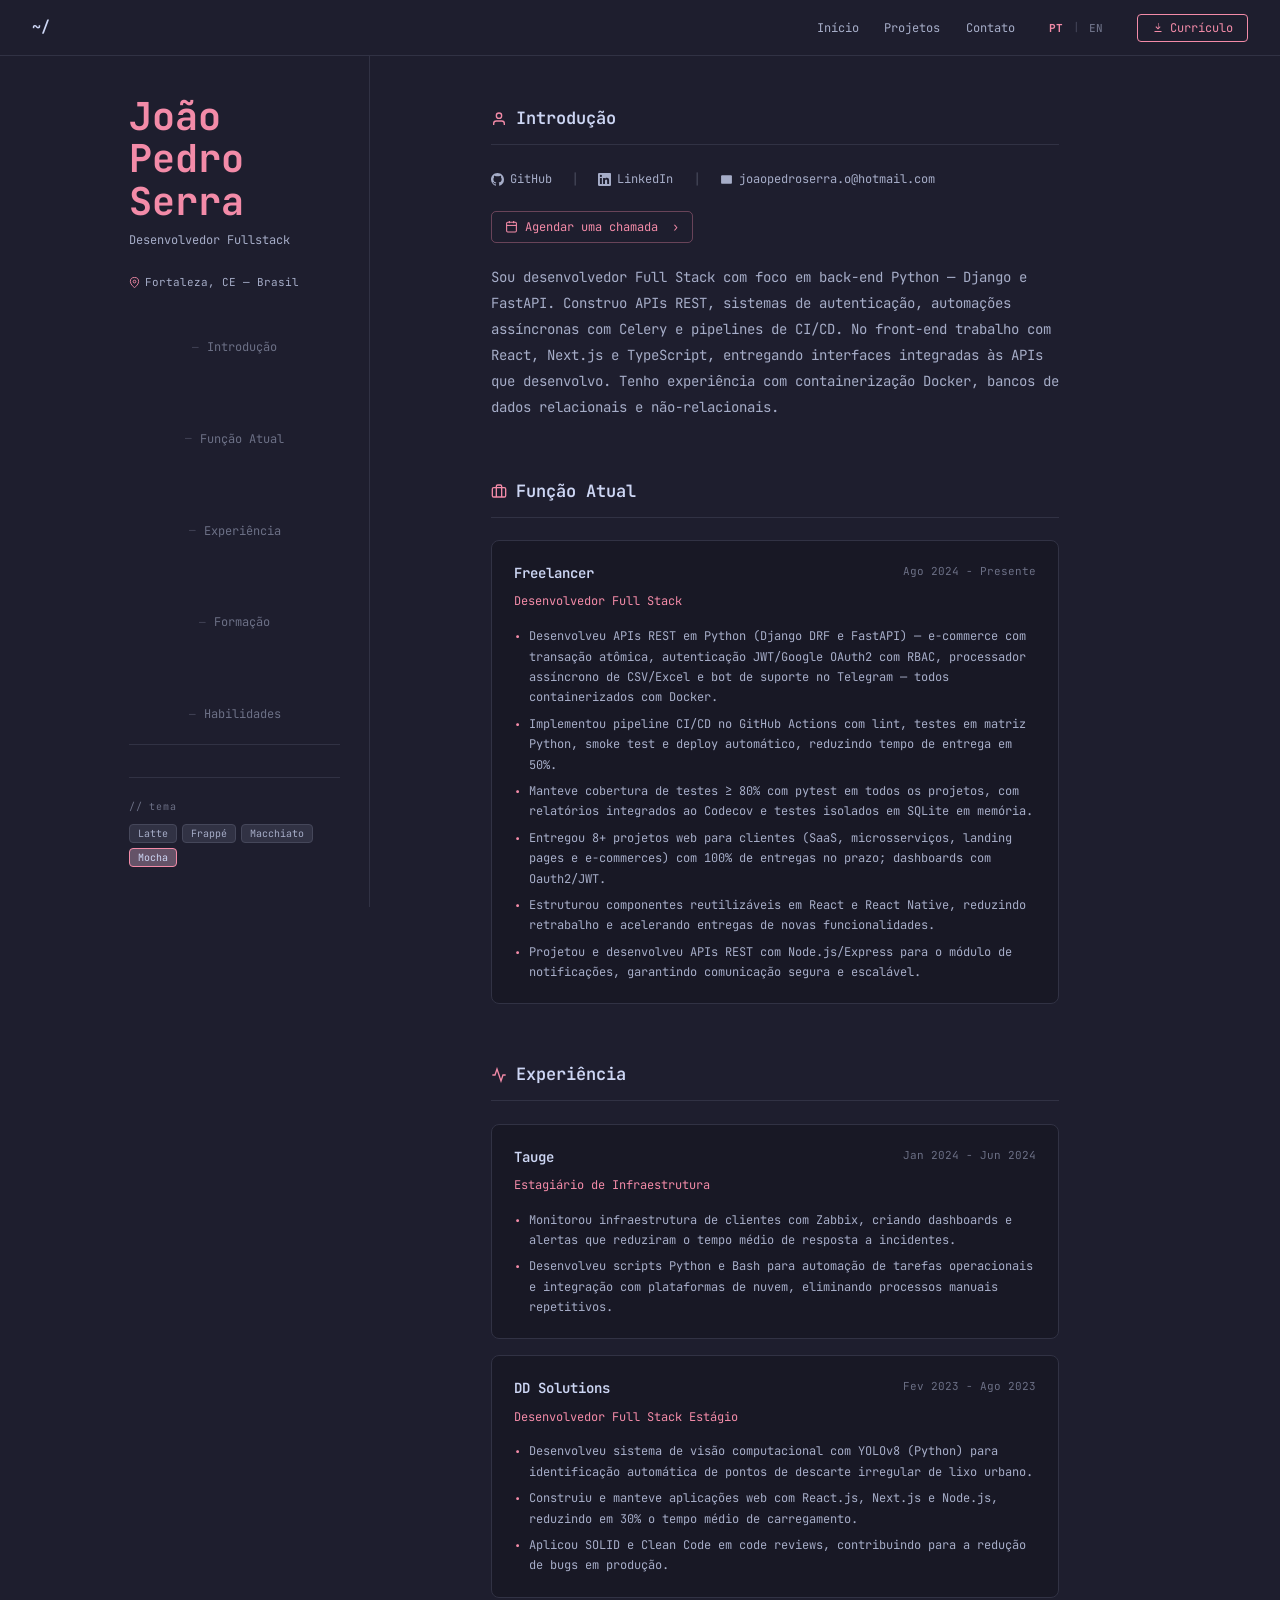
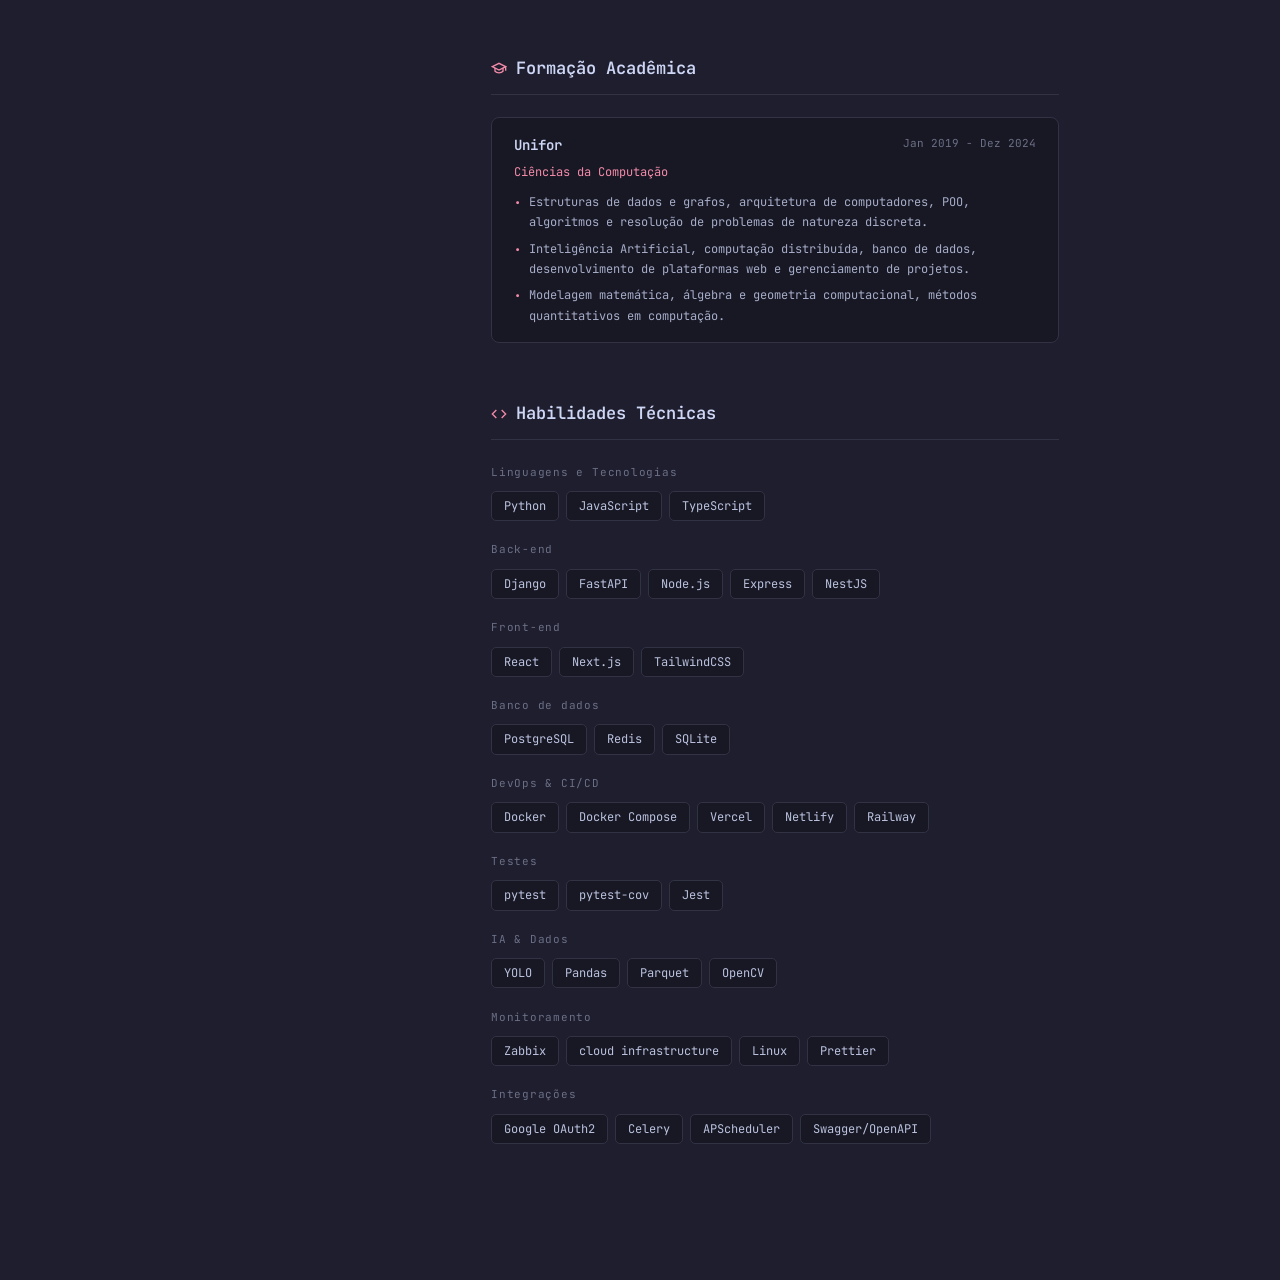
==== about.html @ 3bfe48dd "Dev portfolio" ====
<!DOCTYPE html>
<html data-theme="mocha" lang="pt-BR">
<head>
  <meta charset="UTF-8">
  <meta name="viewport" content="width=device-width, initial-scale=1.0">
  <title>~/about</title>

  <!-- Fonts -->
  <link rel="preconnect" href="https://fonts.googleapis.com">
  <link rel="preconnect" href="https://fonts.gstatic.com" crossorigin>
  <link href="https://fonts.googleapis.com/css2?family=JetBrains+Mono:ital,wght@0,300;0,400;0,500;0,600;0,700;1,400&display=swap" rel="stylesheet">

  <!-- Portfolio base styles -->
  <link rel="stylesheet" href="style.css">

  <style>
    /* ════════════════════════════════════════════
       ABOUT PAGE — layout & specific styles
    ════════════════════════════════════════════ */

    /* ── Layout ────────────────────────────── */
    .about-layout {
      display: grid;
      grid-template-columns: 270px 1fr;
      max-width: 1080px;
      margin: 0 auto;
      min-height: calc(100vh - 49px);
    }

    /* ── Sidebar ───────────────────────────── */
    .about-sidebar {
      position: sticky;
      top: 49px;
      height: calc(100vh - 49px);
      overflow-y: auto;
      border-right: 1px solid var(--surface0);
      padding: 2.5rem 1.8rem;
      display: flex;
      flex-direction: column;
      gap: .2rem;
      scrollbar-width: thin;
      scrollbar-color: var(--surface1) transparent;
      transition: border-color .3s;
    }
    .about-sidebar::-webkit-scrollbar { width: 4px; }
    .about-sidebar::-webkit-scrollbar-thumb { background: var(--surface1); border-radius: 4px; }

    .ab-name {
      font-size: clamp(1.6rem, 4vw, 2.4rem);
      font-weight: 700;
      color: var(--accent);
      line-height: 1.1;
      margin-bottom: .25rem;
    }
    .ab-title {
      font-size: 12px;
      color: var(--subtext0);
      margin-bottom: 1.2rem;
    }
    .ab-loc {
      font-size: 11px;
      color: var(--subtext0);
      display: flex;
      align-items: center;
      gap: 5px;
      margin-bottom: 1.4rem;
    }
    .ab-loc svg { width: 11px; height: 11px; fill: none; stroke: var(--accent); stroke-width: 2; flex-shrink: 0; }

    /* Nav language toggle (same as index.html) */
    .nav-lang {
      display: flex;
      align-items: center;
      gap: 2px;
    }
    .nav-lang-sep {
      color: var(--surface1);
      font-size: 11px;
      padding: 0 2px;
    }
    .nav-lang-btn {
      font-family: inherit;
      font-size: 11px;
      font-weight: 500;
      color: var(--overlay0);
      background: none;
      border: none;
      cursor: pointer;
      padding: 3px 5px;
      border-radius: 3px;
      transition: color .2s, background .2s;
      letter-spacing: .03em;
    }
    .nav-lang-btn:hover { color: var(--text); }
    .nav-lang-btn.on {
      color: var(--accent);
      font-weight: 700;
    }

    /* Sidebar navigation */
    .ab-nav {
      display: flex;
      flex-direction: column;
      gap: 2px;
      flex: 1;
    }
    .ab-nav-item {
      display: flex;
      align-items: center;
      gap: 8px;
      padding: 6px 10px;
      font-size: 12px;
      color: var(--overlay0);
      border-radius: 5px;
      transition: color .2s, background .2s;
      text-decoration: none;
      position: relative;
    }
    .ab-nav-item::before {
      content: '—';
      font-size: 11px;
      color: var(--surface1);
      transition: color .2s;
    }
    .ab-nav-item:hover { color: var(--subtext1); background: var(--surface0); }
    .ab-nav-item:hover::before { color: var(--accent); }

    /* Sidebar footer — mini theme switcher */
    .ab-sidebar-footer {
      margin-top: 1.8rem;
      padding-top: 1.2rem;
      border-top: 1px solid var(--surface0);
    }
    .ab-sidebar-footer-label {
      font-size: 10px;
      color: var(--overlay0);
      letter-spacing: .08em;
      margin-bottom: .6rem;
    }
    .ab-t-btns {
      display: flex;
      gap: 5px;
      flex-wrap: wrap;
    }
    .ab-t-btn {
      padding: 2px 8px;
      background: var(--surface0);
      border: 1px solid var(--surface1);
      color: var(--subtext0);
      font-size: 10px;
      border-radius: 4px;
      transition: all .2s;
      font-family: inherit;
      cursor: pointer;
    }
    .ab-t-btn:hover, .ab-t-btn.on {
      background: color-mix(in srgb, var(--accent) 18%, var(--surface1));
      color: var(--text);
      border-color: var(--accent);
    }

    /* ── Main content ──────────────────────── */
    .about-main {
      padding: 3rem 3.5rem 5rem;
      max-width: 680px;
      margin: 0 auto;
    }

    /* Section */
    .about-section {
      margin-bottom: 3.5rem;
      scroll-margin-top: 80px;
    }

    .ab-section-title {
      display: flex;
      align-items: center;
      gap: 9px;
      font-size: 17px;
      font-weight: 600;
      color: var(--text);
      margin-bottom: 1.4rem;
      padding-bottom: .7rem;
      border-bottom: 1px solid var(--surface0);
    }
    .ab-section-title svg {
      width: 16px;
      height: 16px;
      fill: none;
      stroke: var(--accent);
      stroke-width: 2;
      flex-shrink: 0;
    }

    /* ── Intro section ─────────────────────── */
    .ab-intro-links {
      display: flex;
      align-items: center;
      gap: 1.2rem;
      flex-wrap: wrap;
      margin-bottom: 1.2rem;
    }
    .ab-intro-link {
      display: inline-flex;
      align-items: center;
      gap: 6px;
      font-size: 12px;
      color: var(--subtext0);
      transition: color .2s;
    }
    .ab-intro-link:hover { color: var(--text); }
    .ab-intro-link svg { width: 13px; height: 13px; fill: currentColor; }

    .ab-schedule-btn {
      display: inline-flex;
      align-items: center;
      gap: 7px;
      font-size: 12px;
      color: var(--accent);
      margin-bottom: 1.4rem;
      border: 1px solid color-mix(in srgb, var(--accent) 35%, transparent);
      padding: 5px 13px;
      border-radius: 5px;
      transition: background .2s, border-color .2s;
      font-family: inherit;
      cursor: pointer;
      background: transparent;
      text-decoration: none;
    }
    .ab-schedule-btn:hover {
      background: color-mix(in srgb, var(--accent) 12%, transparent);
    }
    .ab-schedule-btn svg { width: 13px; height: 13px; fill: none; stroke: currentColor; stroke-width: 2; }

    .ab-intro-text {
      font-size: 14px;
      color: var(--subtext0);
      line-height: 1.85;
    }
    .ab-intro-text a { color: var(--accent); }
    .ab-intro-text a:hover { text-decoration: underline; }

    /* ── Experience / Role card ────────────── */
    .ab-role-card {
      background: var(--mantle);
      border: 1px solid var(--surface0);
      border-radius: 8px;
      padding: 1.3rem 1.4rem;
      margin-bottom: 1rem;
      transition: border-color .3s, background .3s;
    }
    .ab-role-header {
      display: flex;
      align-items: flex-start;
      justify-content: space-between;
      gap: 1rem;
      margin-bottom: .35rem;
      flex-wrap: wrap;
    }
    .ab-role-company {
      font-size: 14px;
      font-weight: 600;
      color: var(--text);
    }
    .ab-role-period {
      font-size: 11px;
      color: var(--overlay0);
      white-space: nowrap;
    }
    .ab-role-title {
      font-size: 12px;
      color: var(--accent);
      margin-bottom: .9rem;
    }
    .ab-role-bullets {
      list-style: none;
      display: flex;
      flex-direction: column;
      gap: 6px;
    }
    .ab-role-bullets li {
      display: flex;
      gap: 8px;
      font-size: 12px;
      color: var(--subtext0);
      line-height: 1.7;
    }
    .ab-role-bullets li::before {
      content: '•';
      color: var(--accent);
      flex-shrink: 0;
      margin-top: 1px;
    }

    /* ── Education cards ───────────────────── */
    .ab-edu-card {
      background: var(--mantle);
      border: 1px solid var(--surface0);
      border-radius: 8px;
      padding: 1rem 1.4rem;
      margin-bottom: .8rem;
      transition: border-color .3s, background .3s;
    }
    .ab-edu-header {
      display: flex;
      align-items: flex-start;
      justify-content: space-between;
      flex-wrap: wrap;
      gap: .5rem;
    }
    .ab-edu-inst {
      font-size: 14px;
      font-weight: 600;
      color: var(--text);
    }
    .ab-edu-period {
      font-size: 11px;
      color: var(--overlay0);
      white-space: nowrap;
    }
    .ab-edu-course {
      font-size: 12px;
      color: var(--accent);
      margin-top: .25rem;
    }

    /* ── Certifications ────────────────────── */
    .ab-cert-grid {
      display: flex;
      flex-wrap: wrap;
      gap: 8px;
    }
    .ab-cert-pill {
      padding: 5px 13px;
      border: 1px solid var(--surface1);
      border-radius: 20px;
      font-size: 11px;
      color: var(--subtext1);
      background: var(--mantle);
      transition: border-color .2s, color .2s;
    }
    .ab-cert-pill:hover { border-color: var(--accent); color: var(--text); }

    /* ── Expertise ─────────────────────────── */
    .ab-exp-group {
      margin-bottom: 1.2rem;
    }
    .ab-exp-group-label {
      font-size: 11px;
      color: var(--overlay0);
      letter-spacing: .07em;
      margin-bottom: .6rem;
    }
    .ab-exp-pills {
      display: flex;
      flex-wrap: wrap;
      gap: 7px;
    }
    .ab-exp-pill {
      padding: 4px 12px;
      border: 1px solid var(--surface0);
      border-radius: 5px;
      font-size: 12px;
      color: var(--subtext1);
      background: var(--mantle);
      transition: border-color .2s, color .2s;
    }
    .ab-exp-pill:hover { border-color: var(--accent); color: var(--text); }

    /* ── Language visibility ───────────────── */
    .lang-en { display: none; }
    .lang-pt { display: inline; }
    .lang-en.block-el { display: none; }
    .lang-pt.block-el { display: block; }

    html[lang="en"] .lang-en        { display: inline; }
    html[lang="en"] .lang-pt        { display: none; }
    html[lang="en"] .lang-en.block-el { display: block; }
    html[lang="en"] .lang-pt.block-el { display: none; }

    /* ── Responsive ────────────────────────── */
    @media (max-width: 820px) {
      .about-layout {
        grid-template-columns: 1fr;
      }
      .about-sidebar {
        position: static;
        height: auto;
        border-right: none;
        border-bottom: 1px solid var(--surface0);
        padding: 1.5rem 1.5rem 1rem;
      }
      .ab-nav { flex-direction: row; flex-wrap: wrap; gap: 4px; }
      .ab-nav-item { font-size: 11px; }
      .about-main { padding: 2rem 1.5rem 4rem; }
    }
    @media (max-width: 480px) {
      .about-main { padding: 1.5rem 1.2rem 3rem; }
    }
  </style>
</head>
<body>

<!-- ═══ Background effect layer ═══ -->
<div id="bg-about"></div>

<div class="page">

  <!-- ══════════════════════════════════
       NAVIGATION
  ══════════════════════════════════ -->
  <nav>
    <a href="index.html" class="nav-logo">~/</a>
    <div class="nav-right">
      <ul class="nav-links">
        <li><a href="index.html#about">
          <span class="lang-pt">Início</span>
          <span class="lang-en">Home</span>
        </a></li>
        <li><a href="index.html#projects"><span class="lang-pt">Projetos</span><span class="lang-en">Projects</span></a></li>
        <li><a href="index.html#contact"><span class="lang-pt">Contato</span><span class="lang-en">Contact</span></a></li>
      </ul>
      <div class="nav-lang">
        <button class="nav-lang-btn" data-lang="pt">PT</button>
        <span class="nav-lang-sep">|</span>
        <button class="nav-lang-btn" data-lang="en">EN</button>
      </div>
      <button class="nav-resume" id="aboutResumeBtn">
        <svg viewBox="0 0 24 24"><path d="M5 20h14v-2H5v2zm7-18v10.17l-3.59-3.58L7 10l5 5 5-5-1.41-1.41L13 12.17V2h-2z"/></svg>
        <span class="lang-pt">Currículo</span><span class="lang-en">Resume</span>
      </button>
    </div>
  </nav>

  <!-- ══════════════════════════════════
       ABOUT LAYOUT
  ══════════════════════════════════ -->
  <div class="about-layout">

    <!-- ── Sidebar ── -->
    <aside class="about-sidebar">
      <div class="ab-name" id="ab-name-display"></div>
      <div class="ab-title" id="ab-title-display"></div>

      <div class="ab-loc">
        <svg viewBox="0 0 24 24"><path d="M21 10c0 7-9 13-9 13s-9-6-9-13a9 9 0 0 1 18 0z"/><circle cx="12" cy="10" r="3"/></svg>
        <span class="ab-loc-city">Fortaleza, CE — Brasil</span>
      </div>

      <!-- Section nav (scrollspy) -->
      <nav class="ab-nav">
        <a class="ab-nav-item active" href="#ab-intro" data-section="ab-intro">
          <span class="lang-pt">Introdução</span>
          <span class="lang-en">Introduction</span>
        </a>
        <a class="ab-nav-item" href="#ab-role" data-section="ab-role">
          <span class="lang-pt">Função Atual</span>
          <span class="lang-en">Current Role</span>
        </a>
        <a class="ab-nav-item" href="#ab-experience" data-section="ab-experience">
          <span class="lang-pt">Experiência</span>
          <span class="lang-en">Experience</span>
        </a>
        <a class="ab-nav-item" href="#ab-education" data-section="ab-education">
          <span class="lang-pt">Formação</span>
          <span class="lang-en">Education</span>
        </a>
        <a class="ab-nav-item" href="#ab-skills" data-section="ab-skills">
          <span class="lang-pt">Habilidades</span>
          <span class="lang-en">Tech Skills</span>
        </a>
      </nav>

      <!-- Mini theme switcher -->
      <div class="ab-sidebar-footer">
        <div class="ab-sidebar-footer-label"><span class="lang-pt">// tema</span><span class="lang-en">// theme</span></div>
        <div class="ab-t-btns" id="abTBtns"></div>
      </div>
    </aside>

    <!-- ── Main content ── -->
    <main class="about-main">

      <!-- ── Introduction ── -->
      <section class="about-section" id="ab-intro">
        <h2 class="ab-section-title">
          <svg viewBox="0 0 24 24"><path d="M20 21v-2a4 4 0 0 0-4-4H8a4 4 0 0 0-4 4v2"/><circle cx="12" cy="7" r="4"/></svg>
          <span class="lang-pt">Introdução</span>
          <span class="lang-en">Introduction</span>
        </h2>

        <!-- Links row -->
        <div class="ab-intro-links" id="ab-intro-links"></div>

        <!-- Schedule button -->
        <a class="ab-schedule-btn" id="ab-schedule-btn" href="#" target="_blank" rel="noopener">
          <svg viewBox="0 0 24 24"><rect x="3" y="4" width="18" height="18" rx="2" ry="2"/><line x1="16" y1="2" x2="16" y2="6"/><line x1="8" y1="2" x2="8" y2="6"/><line x1="3" y1="10" x2="21" y2="10"/></svg>
          <span class="lang-pt">Agendar uma chamada</span>
          <span class="lang-en">Schedule a call</span>
          &nbsp;›
        </a>

        <!-- Bio -->
        <p class="ab-intro-text lang-pt block-el" id="ab-intro-text-pt"></p>
        <p class="ab-intro-text lang-en block-el" id="ab-intro-text-en"></p>
      </section>

      <!-- ── Current Role ── -->
      <section class="about-section" id="ab-role">
        <h2 class="ab-section-title">
          <svg viewBox="0 0 24 24"><rect x="2" y="7" width="20" height="14" rx="2" ry="2"/><path d="M16 21V5a2 2 0 0 0-2-2h-4a2 2 0 0 0-2 2v16"/></svg>
          <span class="lang-pt">Função Atual</span>
          <span class="lang-en">Current Role</span>
        </h2>
        <div id="ab-role-content"></div>
      </section>

      <!-- ── Experience ── -->
      <section class="about-section" id="ab-experience">
        <h2 class="ab-section-title">
          <svg viewBox="0 0 24 24"><polyline points="22 12 18 12 15 21 9 3 6 12 2 12"/></svg>
          <span class="lang-pt">Experiência</span>
          <span class="lang-en">Experience</span>
        </h2>
        <div id="ab-experience-content"></div>
      </section>

      <!-- ── Education ── -->
      <section class="about-section" id="ab-education">
        <h2 class="ab-section-title">
          <svg viewBox="0 0 24 24"><path d="M22 10v6M2 10l10-5 10 5-10 5z"/><path d="M6 12v5c3 3 9 3 12 0v-5"/></svg>
          <span class="lang-pt">Formação Acadêmica</span>
          <span class="lang-en">Academic Background</span>
        </h2>
        <div id="ab-edu-content"></div>
      </section>

      <!-- ── Tech Skills ── -->
      <section class="about-section" id="ab-skills">
        <h2 class="ab-section-title">
          <svg viewBox="0 0 24 24"><polyline points="16 18 22 12 16 6"/><polyline points="8 6 2 12 8 18"/></svg>
          <span class="lang-pt">Habilidades Técnicas</span>
          <span class="lang-en">Tech Skills</span>
        </h2>
        <div id="ab-skills-content"></div>
      </section>

    </main>
  </div><!-- .about-layout -->

</div><!-- .page -->

<script src="js/config.js"></script>
<script src="js/about.js"></script>
</body>
</html>
---- style.css ----
/* ════════════════════════════════════════════
   CATPPUCCIN THEME VARIABLES
════════════════════════════════════════════ */
[data-theme="mocha"]{
  --base:#1e1e2e;--mantle:#181825;--crust:#11111b;
  --surface0:#313244;--surface1:#45475a;--surface2:#585b70;
  --overlay0:#6c7086;--overlay1:#7f849c;
  --text:#cdd6f4;--subtext0:#a6adc8;--subtext1:#bac2de;
  --accent:#f38ba8;--yellow:#f9e2af;--rosewater:#f5e0dc;
  --flamingo:#f2cdcd;--pink:#f5c2e7;--mauve:#cba6f7;
  --red:#f38ba8;--maroon:#eba0ac;--peach:#fab387;
  --green:#a6e3a1;--teal:#94e2d5;--sky:#89dceb;
  --sapphire:#74c7ec;--blue:#89b4fa;--lavender:#b4befe;
}
[data-theme="macchiato"]{
  --base:#24273a;--mantle:#1e2030;--crust:#181926;
  --surface0:#363a4f;--surface1:#494d64;--surface2:#5b6078;
  --overlay0:#6e738d;--overlay1:#8087a2;
  --text:#cad3f5;--subtext0:#a5adcb;--subtext1:#b8c0e0;
  --accent:#ed8796;--yellow:#eed49f;--rosewater:#f4dbd6;
  --flamingo:#f0c6c6;--pink:#f5bde6;--mauve:#c6a0f6;
  --red:#ed8796;--maroon:#ee99a0;--peach:#f5a97f;
  --green:#a6da95;--teal:#8bd5ca;--sky:#91d7e3;
  --sapphire:#7dc4e4;--blue:#8aadf4;--lavender:#b7bdf8;
}
[data-theme="frappe"]{
  --base:#303446;--mantle:#292c3c;--crust:#232634;
  --surface0:#414559;--surface1:#51576d;--surface2:#626880;
  --overlay0:#737994;--overlay1:#838ba7;
  --text:#c6d0f5;--subtext0:#a5adce;--subtext1:#b5bfe2;
  --accent:#e78284;--yellow:#e5c890;--rosewater:#f2d5cf;
  --flamingo:#eebebe;--pink:#f4b8e4;--mauve:#ca9ee6;
  --red:#e78284;--maroon:#ea999c;--peach:#ef9f76;
  --green:#a6d189;--teal:#81c8be;--sky:#99d1db;
  --sapphire:#85c1dc;--blue:#8caaee;--lavender:#babbf1;
}
[data-theme="latte"]{
  --base:#eff1f5;--mantle:#e6e9ef;--crust:#dce0e8;
  --surface0:#ccd0da;--surface1:#bcc0cc;--surface2:#acb0be;
  --overlay0:#9ca0b0;--overlay1:#8c8fa1;
  --text:#4c4f69;--subtext0:#6c6f85;--subtext1:#5c5f77;
  --accent:#d20f39;--yellow:#df8e1d;--rosewater:#dc8a78;
  --flamingo:#dd7878;--pink:#ea76cb;--mauve:#8839ef;
  --red:#d20f39;--maroon:#e64553;--peach:#fe640b;
  --green:#40a02b;--teal:#179299;--sky:#04a5e5;
  --sapphire:#209fb5;--blue:#1e66f5;--lavender:#7287fd;
}

/* ════════════════════════════════════════════
   RESET & BASE
════════════════════════════════════════════ */
*,*::before,*::after { box-sizing:border-box; margin:0; padding:0; }
html { scroll-behavior:smooth; }
body {
  background:var(--base);
  color:var(--text);
  font-family:'JetBrains Mono',monospace;
  font-size:14px;
  line-height:1.7;
  transition:background .3s,color .3s;
  min-height:100vh;
}
::selection { background:color-mix(in srgb,var(--accent) 35%,transparent); color:var(--text); }
a { color:inherit; text-decoration:none; }
button { font-family:inherit; cursor:pointer; border:none; background:none; }
img { display:block; max-width:100%; }

/* Background squares layer */
#bg { position:fixed; inset:0; z-index:0; pointer-events:none; overflow:hidden; }
.bsq {
  position:absolute; border-radius:6px; pointer-events:none;
  animation:sqfade 6s ease forwards;
}
@keyframes sqfade {
  0%   { opacity:1; transform:scale(1) translateY(0); }
  30%  { opacity:.65; }
  100% { opacity:0; transform:scale(1.06) translateY(-18px); }
}

.page { position:relative; z-index:1; }

/* ════════════════════════════════════════════
   NAVIGATION
════════════════════════════════════════════ */
nav {
  position:sticky; top:0; z-index:100;
  background:var(--base); border-bottom:1px solid var(--surface0);
  padding:.85rem 2rem;
  display:flex; align-items:center; justify-content:space-between;
  transition:background .3s;
}
.nav-logo { font-size:15px; font-weight:600; color:var(--text); }
.nav-right { display:flex; align-items:center; gap:1.8rem; }
.nav-links { list-style:none; display:flex; align-items:center; gap:1.6rem; }
.nav-links a { font-size:12px; color:var(--subtext0); transition:color .2s; }
.nav-links a:hover { color:var(--text); }
.nav-resume {
  font-size:12px; color:var(--accent);
  border:1px solid var(--accent); padding:5px 14px; border-radius:4px;
  transition:background .2s;
  display:inline-flex; align-items:center; gap:6px;
}
.nav-resume:hover { background:color-mix(in srgb,var(--accent) 12%,transparent); }
.nav-resume svg { width:12px; height:12px; fill:currentColor; }

/* ════════════════════════════════════════════
   LAYOUT WRAPPERS
════════════════════════════════════════════ */
.wrap,.wrap-lg { max-width:900px; margin:0 auto; padding:0 2rem; }

/* ════════════════════════════════════════════
   HERO / ABOUT
════════════════════════════════════════════ */
.hero { max-width:900px; margin:0 auto; padding:5rem 2rem 1.5rem; }
.hero-greeting { font-size:13px; color:var(--subtext0); margin-bottom:.2rem; }
.hero-name {
  font-size:clamp(2rem,6vw,3.8rem);
  font-weight:700; line-height:1.05;
  color:var(--text); margin-bottom:1.4rem;
}
.hero-name .hl { color:var(--accent); }
.hero-bio { max-width:600px; font-size:14px; color:var(--subtext0); line-height:1.85; margin-bottom:1.4rem; }
.hero-bio a { color:var(--accent); border-bottom:1px solid transparent; }
.hero-bio a:hover { border-bottom-color:var(--accent); }
.hero-links { display:flex; align-items:center; gap:1.4rem; flex-wrap:wrap; font-size:13px; margin-bottom:2.5rem; }
.hero-link { display:inline-flex; align-items:center; gap:6px; color:var(--subtext0); transition:color .2s; }
.hero-link:hover { color:var(--text); }
.hero-link svg { width:14px; height:14px; fill:currentColor; }
.hero-sep { color:var(--surface1); }

/* ════════════════════════════════════════════
   SKILLS
════════════════════════════════════════════ */
.skills-wrap { max-width:900px; margin:0 auto; padding:0 2rem 3rem; }
.skills-label { font-size:11px; color:var(--subtext0); letter-spacing:.08em; margin-bottom:.8rem; }
.skills-grid { display:flex; flex-wrap:wrap; gap:8px; }
.skill-pill {
  display:inline-flex; align-items:center; gap:7px;
  padding:5px 11px;
  background:var(--mantle); border:1px solid var(--surface0); border-radius:5px;
  font-size:12px; color:var(--subtext1);
  transition:border-color .2s,color .2s;
}
.skill-pill:hover { border-color:var(--accent); color:var(--text); }
.skill-pill img { width:16px; height:16px; object-fit:contain; }

/* ════════════════════════════════════════════
   SECTION HEADERS
════════════════════════════════════════════ */
.feat-hdr { display:flex; align-items:center; justify-content:space-between; margin-bottom:1.5rem; }
.feat-hdr-title { display:flex; align-items:center; gap:8px; font-size:16px; font-weight:600; color:var(--text); }
.feat-hdr-title svg { width:17px; height:17px; fill:none; stroke:var(--text); stroke-width:1.7; }
.feat-hdr-link { font-size:12px; color:var(--accent); display:inline-flex; align-items:center; gap:3px; transition:letter-spacing .2s; }
.feat-hdr-link:hover { letter-spacing:.04em; }

/* ════════════════════════════════════════════
   PROJECT CARDS
════════════════════════════════════════════ */
.proj-card {
  background:var(--mantle); border:1px solid var(--surface0); border-radius:8px;
  overflow:hidden; cursor:pointer; height:100%;
  display:flex; flex-direction:column;
  transition:border-color .2s,transform .2s,box-shadow .2s;
}
.proj-card:hover {
  border-color:var(--surface1);
  transform:translateY(-3px);
  box-shadow:0 8px 28px color-mix(in srgb,var(--crust) 60%,transparent);
}
.pcard-top { background:var(--crust); border-radius:6px; overflow:hidden; border:1px solid color-mix(in srgb,var(--accent) 22%,var(--surface0)); }
.pcard-terminal-wrap {
  padding:.65rem;
  background:color-mix(in srgb,var(--accent) 9%,var(--mantle));
  border-bottom:1px solid color-mix(in srgb,var(--accent) 22%,var(--surface0));
}
.pcard-bar {
  display:flex; align-items:center; padding:6px 10px; gap:7px;
  background:var(--crust); border-bottom:1px solid var(--surface0);
}
.pdots { display:flex; gap:5px; }
.pd { width:10px; height:10px; border-radius:50%; }
.pd-r { background:#f38ba8; } .pd-y { background:#f9e2af; } .pd-g { background:#a6e3a1; }
.pcard-repo { flex:1; text-align:center; font-size:11px; color:var(--overlay0); }
.pcard-body {
  padding:.75rem 1rem; height:110px; background:var(--crust);
  display:flex; flex-direction:column; gap:7px; overflow:hidden;
}
.pcard-reponame { font-size:13px; color:var(--subtext0); }
.pcard-reponame .acc { color:var(--accent); }
.pcard-termdesc { font-size:13px; color:var(--text); line-height:1.6; flex:1; display:-webkit-box; -webkit-line-clamp:3; -webkit-box-orient:vertical; overflow:hidden; }
.pcard-footer { display:flex; align-items:center; justify-content:space-between; margin-top:auto; padding-top:8px; }
.pcard-avs { display:flex; }
.pcard-av {
  width:24px; height:24px; border-radius:50%; border:2px solid var(--crust);
  object-fit:cover; margin-right:-6px; display:block; background:var(--surface0);
}
.pcard-av-fallback {
  width:24px; height:24px; border-radius:50%; border:2px solid var(--crust);
  display:inline-flex; align-items:center; justify-content:center;
  font-size:9px; font-weight:600; margin-right:-6px;
  background:#f38ba822; color:#f38ba8;
}
.pcard-contrib { font-size:11px; color:var(--overlay1); }
.pcard-img-terminal { width:100%; height:150px; object-fit:cover; display:block; border-top:1px solid var(--surface0); }
.pcard-info { padding:1rem 1.2rem; flex:1; display:flex; flex-direction:column; }
.pcard-title { font-size:15px; font-weight:600; color:var(--text); margin-bottom:.4rem; }
.pcard-desc {
  font-size:12px; color:var(--subtext0); line-height:1.65; margin-bottom:.8rem;
  display:-webkit-box; -webkit-line-clamp:2; -webkit-box-orient:vertical; overflow:hidden;
}
.pcard-tags { display:flex; flex-wrap:wrap; align-items:center; gap:5px; font-size:11px; color:var(--subtext0); margin-bottom:.8rem; }
.pcard-tag { padding:2px 8px; border-radius:4px; font-size:11px; font-weight:500; }
.pcard-tag-ico { width:13px; height:13px; color:var(--overlay0); flex-shrink:0; margin-right:2px; }
.pcard-links { display:flex; gap:10px; padding-top:.7rem; border-top:1px solid var(--surface0); margin-top:auto; }
.pcard-link {
  display:inline-flex; align-items:center; gap:5px;
  font-size:11px; color:var(--subtext0); transition:color .2s;
  position:relative; z-index:2;
}
.pcard-link:hover { color:var(--text); }
.pcard-link svg { width:13px; height:13px; fill:currentColor; display:block; }
.feat-grid { display:grid; grid-template-columns:1fr 1fr; gap:1.5rem; grid-auto-rows:365px; }
.all-grid { display:grid; grid-template-columns:repeat(auto-fill,minmax(290px,1fr)); gap:1.2rem; grid-auto-rows:365px; }

/* ════════════════════════════════════════════
   BENTO GRID
   — align-items:stretch forces equal-height cards
════════════════════════════════════════════ */
.bento {
  display:grid;
  grid-template-columns:repeat(4,1fr);
  gap:1rem;
  align-items:stretch;       /* ← equal height across entire row */
}
.bc {
  background:var(--mantle); border:1px solid var(--surface0); border-radius:8px;
  padding:1.15rem;
  transition:background .3s,border-color .3s;
  /* flex column so children can distribute vertically */
  display:flex; flex-direction:column;
}
.bc-title {
  display:flex; align-items:center; gap:6px;
  font-size:11px; color:var(--subtext0);
  margin-bottom:1rem; flex-shrink:0;
}
.bc-title svg { width:12px; height:12px; }

/* ════════════════════════════════════════════
   BENTO: THEME SWITCHER
════════════════════════════════════════════ */
.t-btns { display:flex; gap:6px; flex-wrap:wrap; margin-bottom:.9rem; flex-shrink:0; }
.t-btn {
  padding:3px 9px; background:var(--surface0); border:1px solid var(--surface1);
  color:var(--subtext0); font-size:11px; border-radius:4px;
  transition:all .2s; font-family:inherit;
}
.t-btn:hover,.t-btn.on { background:var(--surface1); color:var(--text); border-color:var(--accent); }

/* Color swatches — now squares, responsive grid */
.t-colors {
  display:grid;
  grid-template-columns:repeat(7,1fr);
  gap:5px;
  flex:1;
  align-content:start;
  margin-bottom:.9rem;
}
.t-c {
  width:100%;
  aspect-ratio:1/1;
  border-radius:5px;                /* ← squares, not circles */
  cursor:pointer;
  border:2px solid transparent;
  transition:transform .15s,border-color .15s,box-shadow .15s;
}
.t-c:hover { transform:scale(1.18); border-color:var(--surface2); }
.t-c.accent-active { border-color:var(--text) !important; transform:scale(1.1); box-shadow:0 0 0 1px var(--text); }

.bg-eff-row { display:flex; align-items:center; gap:8px; font-size:11px; color:var(--subtext0); flex-shrink:0; }
.tog {
  width:30px; height:16px; background:var(--surface1); border-radius:8px;
  position:relative; cursor:pointer; transition:background .2s; flex-shrink:0;
}
.tog.on { background:var(--accent); }
.tog::after {
  content:''; width:12px; height:12px; background:white; border-radius:50%;
  position:absolute; top:2px; left:2px; transition:transform .2s;
}
.tog.on::after { transform:translateX(14px); }

/* ════════════════════════════════════════════
   BENTO: LET'S CONNECT
════════════════════════════════════════════ */
.conn-desc { font-size:12px; color:var(--subtext0); line-height:1.7; flex:1; }
.conn-btn {
  display:inline-flex; align-items:center; gap:7px;
  padding:7px 13px;
  background:var(--surface0); border:1px solid var(--surface1); border-radius:5px;
  color:var(--text); font-size:12px;
  transition:background .2s,border-color .2s;
  font-family:inherit; text-decoration:none;
  margin-top:auto;                  /* ← push button to bottom of card */
  flex-shrink:0;
}
.conn-btn:hover { background:var(--surface1); border-color:var(--accent); }
.conn-btn svg { width:13px; height:13px; fill:currentColor; }

/* ════════════════════════════════════════════
   BENTO: MAP / LOCATION
════════════════════════════════════════════ */
.map-link {
  display:block; border-radius:6px; overflow:hidden;
  position:relative;
  flex:1;                           /* ← fills remaining card height */
  min-height:100px;
  margin-bottom:.8rem;
  border:1px solid var(--surface0);
  text-decoration:none;
  transition:border-color .2s;
}
.map-link:hover { border-color:var(--accent); }

#fortalezaMap {
  width:100%; height:100%; min-height:100px;
  pointer-events:none;
  filter:invert(1) hue-rotate(195deg) saturate(0.65) brightness(0.78);
}

/* CSS location pin — sits above the filtered map layer */
.map-pin {
  position:absolute;
  top:50%; left:50%;
  margin-top:-22px;                 /* shift up so tip lands at center */
  margin-left:-9px;
  width:18px; height:26px;
  z-index:1000; pointer-events:none;
}
.map-pin::before {
  content:'';
  position:absolute;
  width:18px; height:18px;
  background:var(--accent);
  border-radius:50% 50% 50% 0;
  transform:rotate(-45deg);
  top:0; left:0;
  box-shadow:0 2px 10px rgba(0,0,0,.55);
}
.map-pin::after {
  content:'';
  position:absolute;
  width:7px; height:7px;
  background:color-mix(in srgb,var(--crust) 80%,transparent);
  border-radius:50%;
  top:5px; left:5.5px;
  z-index:1;
}

.map-city-overlay {
  position:absolute; bottom:8px; left:10px;
  font-size:11px; font-weight:700;
  color:rgba(255,255,255,.55);
  letter-spacing:.12em; text-transform:uppercase;
  pointer-events:none;
}

.loc-foot { display:flex; flex-direction:column; gap:3px; flex-shrink:0; }
.loc-city-sm { font-size:12px; font-weight:600; color:var(--text); }
.loc-time-sm { font-size:12px; color:var(--accent); font-weight:500; }

/* ════════════════════════════════════════════
   BENTO: CLICK TRACKER
════════════════════════════════════════════ */
.click-card { text-align:center; justify-content:center; gap:.3rem; }
.click-num { font-size:2.4rem; font-weight:700; color:var(--text); line-height:1; margin:.4rem 0 .3rem; }
.click-sub { font-size:11px; color:var(--subtext0); margin-bottom:.9rem; }
.click-btn {
  width:100%; padding:8px;
  background:var(--accent); color:var(--base);
  border-radius:5px; font-size:12px; font-weight:700;
  font-family:inherit; cursor:pointer;
  transition:opacity .2s;
}
.click-btn:hover { opacity:.88; }
.click-note { font-size:10px; color:var(--overlay0); margin-top:.6rem; line-height:1.5; }

/* ════════════════════════════════════════════
   BENTO: RECENT COMMITS
════════════════════════════════════════════ */
.bc-commits { grid-column:1 / -1; }
.cm-list { display:flex; flex-direction:column; gap:4px; }
.cm-item {
  display:flex; align-items:center; gap:8px;
  padding:6px 8px; border-radius:4px;
  background:var(--crust); font-size:12px; color:var(--subtext0);
  transition:background .2s,color .2s; text-decoration:none;
}
.cm-item:hover { background:var(--surface0); color:var(--text); }
.cm-repo { color:var(--accent); flex-shrink:0; min-width:90px; font-size:11px; }
.cm-msg { flex:1; white-space:nowrap; overflow:hidden; text-overflow:ellipsis; }
.cm-arrow { flex-shrink:0; color:var(--overlay0); font-size:11px; }
.cm-foot { display:flex; align-items:center; justify-content:space-between; margin-top:.8rem; }
.cm-gh { font-size:11px; color:var(--accent); }
.cm-gh:hover { text-decoration:underline; }
.cm-bar { display:flex; gap:2px; height:7px; }
.cm-seg { border-radius:2px; height:100%; }
.cm-info-btn {
  margin-left:auto; font-size:10px; padding:1px 7px;
  background:var(--surface0); border-radius:3px; cursor:pointer;
  transition:background .2s,color .2s; user-select:none;
}
.cm-info-btn:hover { background:var(--surface1); color:var(--text); }
.cm-info-panel {
  margin-top:8px; background:var(--crust);
  border:1px solid var(--surface1); border-radius:6px;
  padding:10px 13px; font-size:11px; color:var(--subtext0);
  line-height:1.8; animation:panelIn .15s ease;
}
@keyframes panelIn {
  from { opacity:0; transform:translateY(-4px); }
  to   { opacity:1; transform:none; }
}
.cm-info-panel strong { color:var(--accent); }

/* ════════════════════════════════════════════
   LANGUAGE VISIBILITY (syncs index ↔ about)
════════════════════════════════════════════ */
.lang-en { display:none; }
.lang-pt { display:inline; }
.lang-en.block-el { display:none; }
.lang-pt.block-el { display:block; }

html[lang="en"] .lang-en          { display:inline; }
html[lang="en"] .lang-pt          { display:none; }
html[lang="en"] .lang-en.block-el { display:block; }
html[lang="en"] .lang-pt.block-el { display:none; }

/* ════════════════════════════════════════════
   FOOTER
════════════════════════════════════════════ */
footer {
  max-width:900px; margin:0 auto;
  padding:2rem 2rem 3rem; border-top:1px solid var(--surface0);
  display:flex; align-items:center; justify-content:space-between;
  font-size:12px; color:var(--overlay0);
  flex-wrap:wrap; gap:.5rem;
}
footer a { color:var(--accent); }
footer a:hover { text-decoration:underline; }
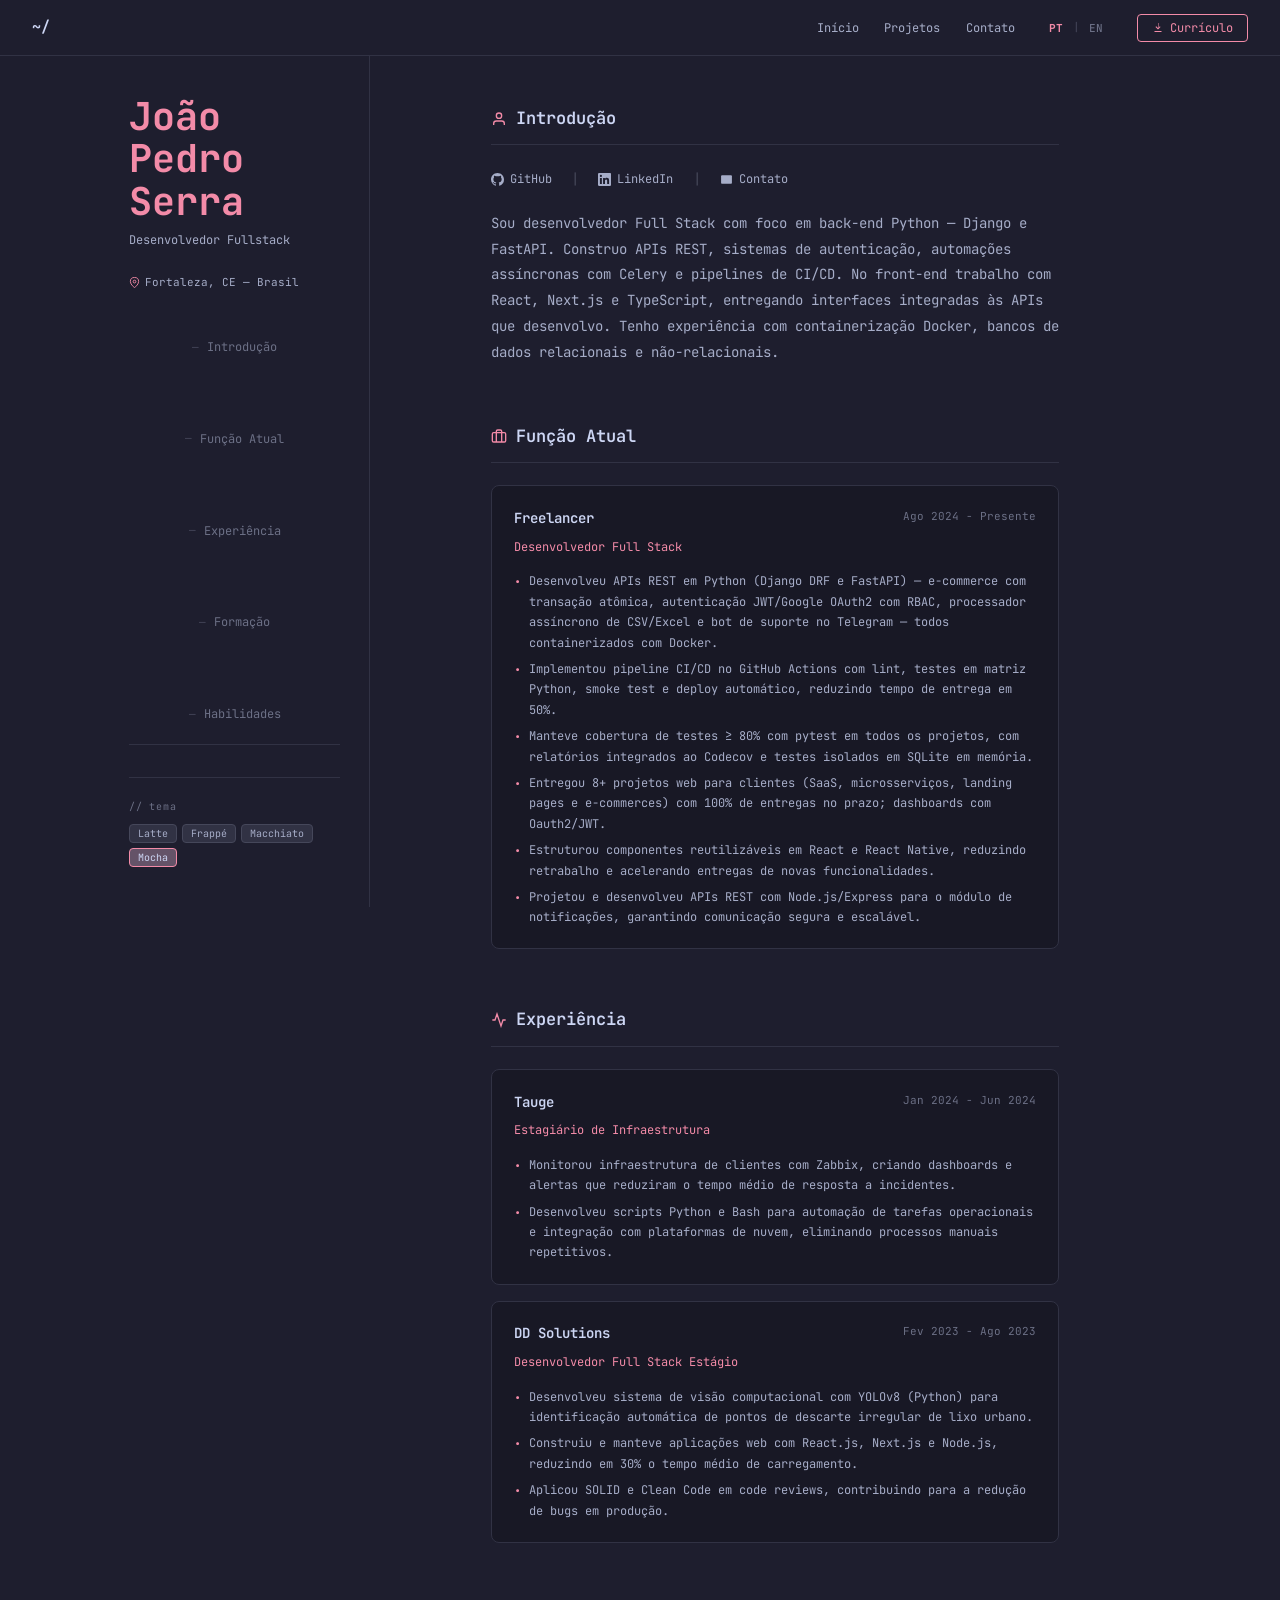
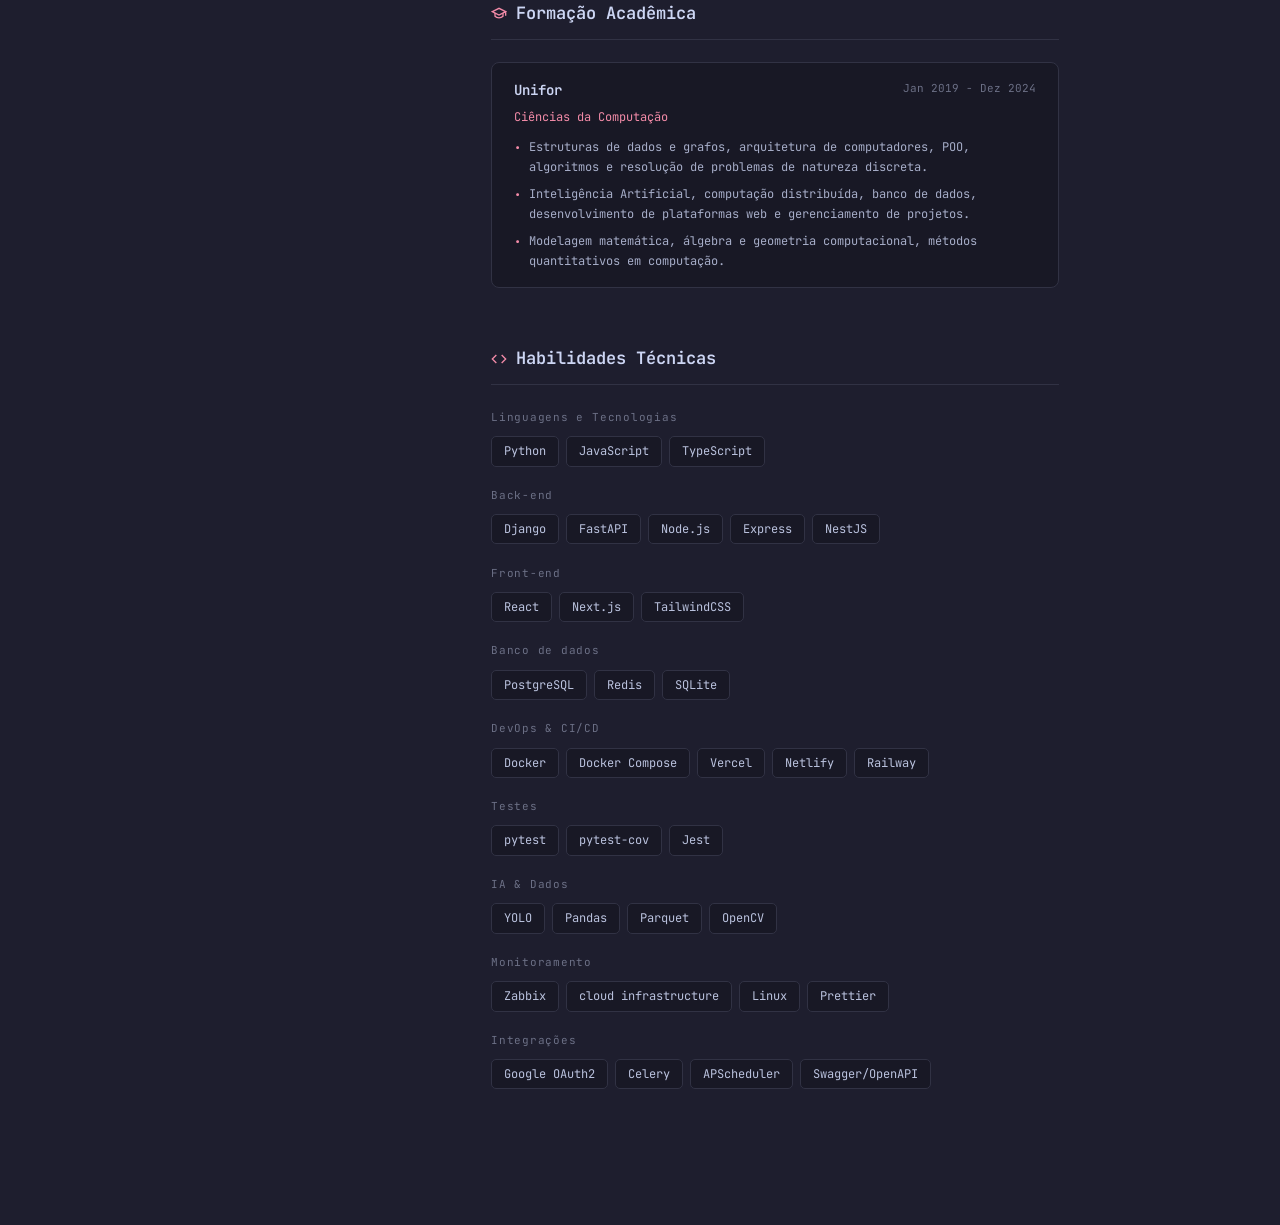
==== commit f13f1011: "bug correction" ====
--- a/about.html
+++ b/about.html
@@ -3,7 +3,7 @@
 <head>
   <meta charset="UTF-8">
   <meta name="viewport" content="width=device-width, initial-scale=1.0">
-  <title>~/about</title>
+  <title>~/JoãoPedroSerra</title>
 
   <!-- Fonts -->
   <link rel="preconnect" href="https://fonts.googleapis.com">
@@ -492,14 +492,6 @@
         <!-- Links row -->
         <div class="ab-intro-links" id="ab-intro-links"></div>
 
-        <!-- Schedule button -->
-        <a class="ab-schedule-btn" id="ab-schedule-btn" href="#" target="_blank" rel="noopener">
-          <svg viewBox="0 0 24 24"><rect x="3" y="4" width="18" height="18" rx="2" ry="2"/><line x1="16" y1="2" x2="16" y2="6"/><line x1="8" y1="2" x2="8" y2="6"/><line x1="3" y1="10" x2="21" y2="10"/></svg>
-          <span class="lang-pt">Agendar uma chamada</span>
-          <span class="lang-en">Schedule a call</span>
-          &nbsp;›
-        </a>
-
         <!-- Bio -->
         <p class="ab-intro-text lang-pt block-el" id="ab-intro-text-pt"></p>
         <p class="ab-intro-text lang-en block-el" id="ab-intro-text-en"></p>
